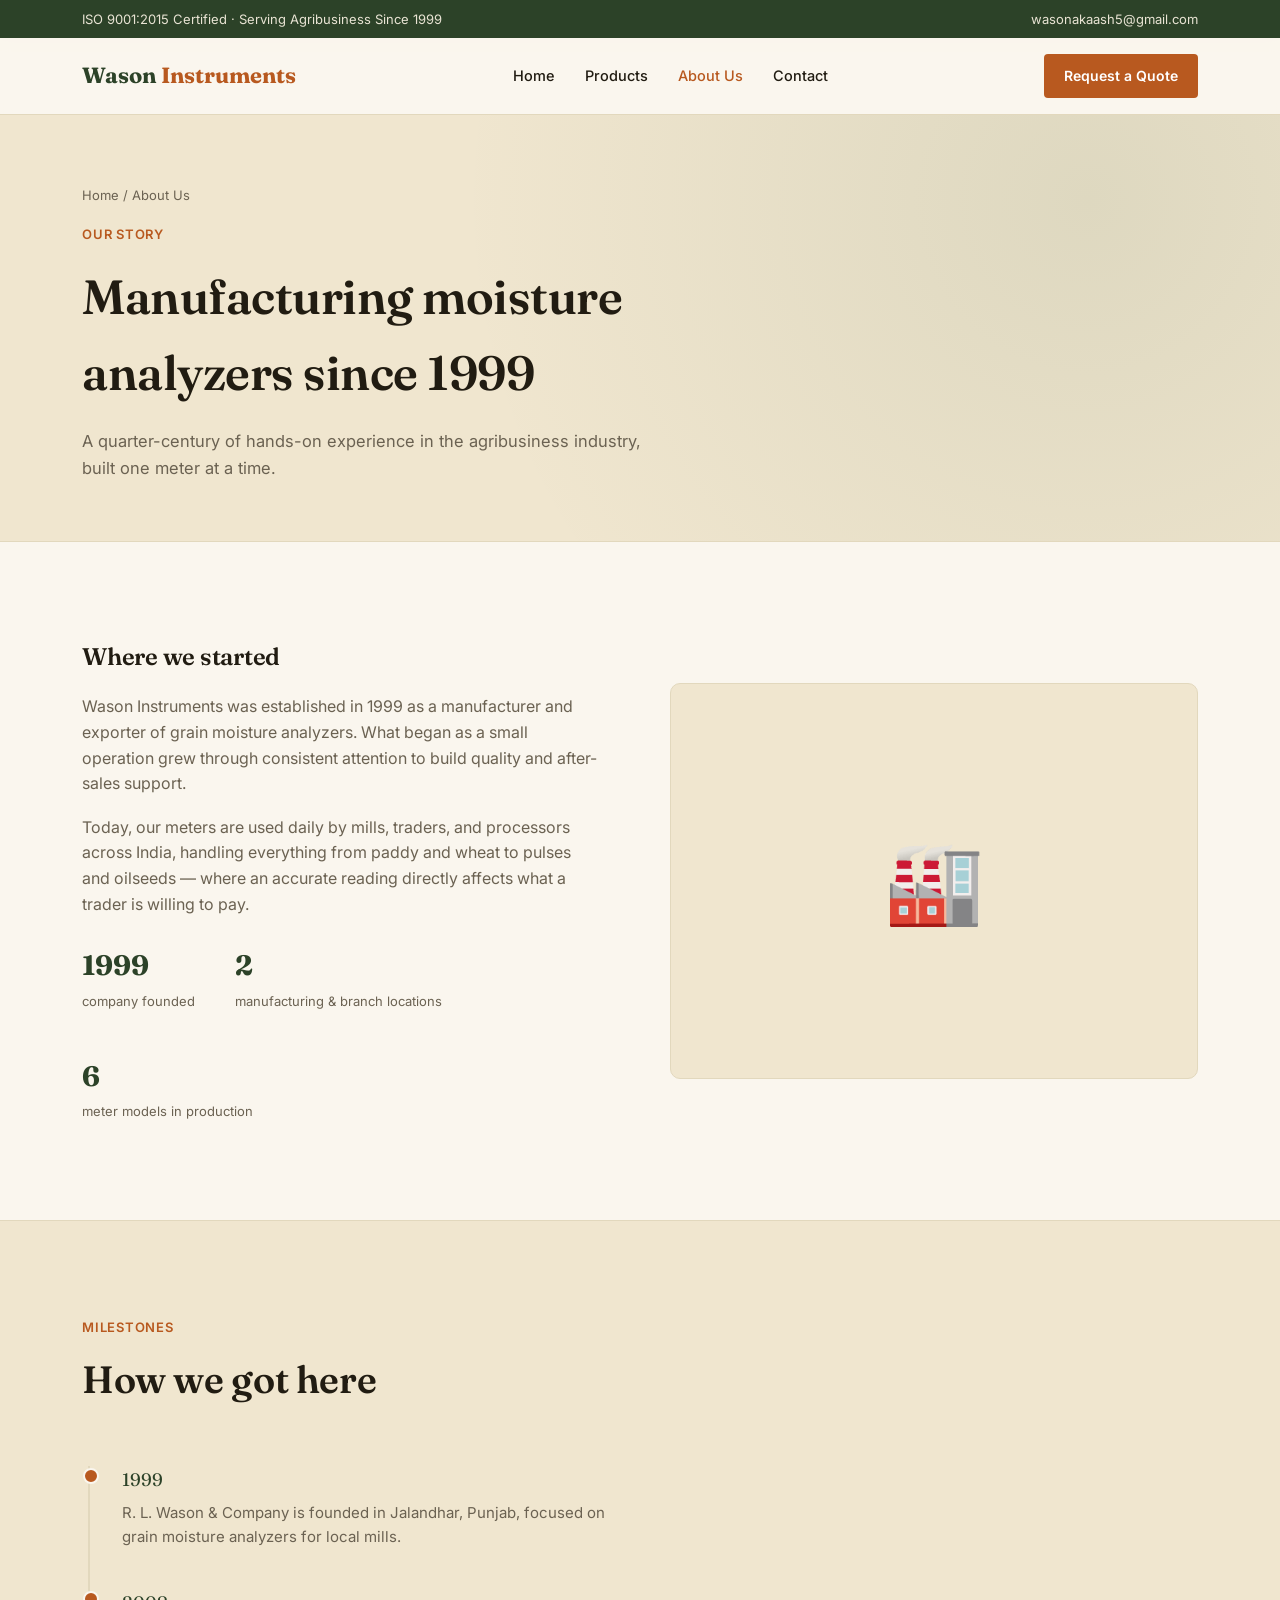
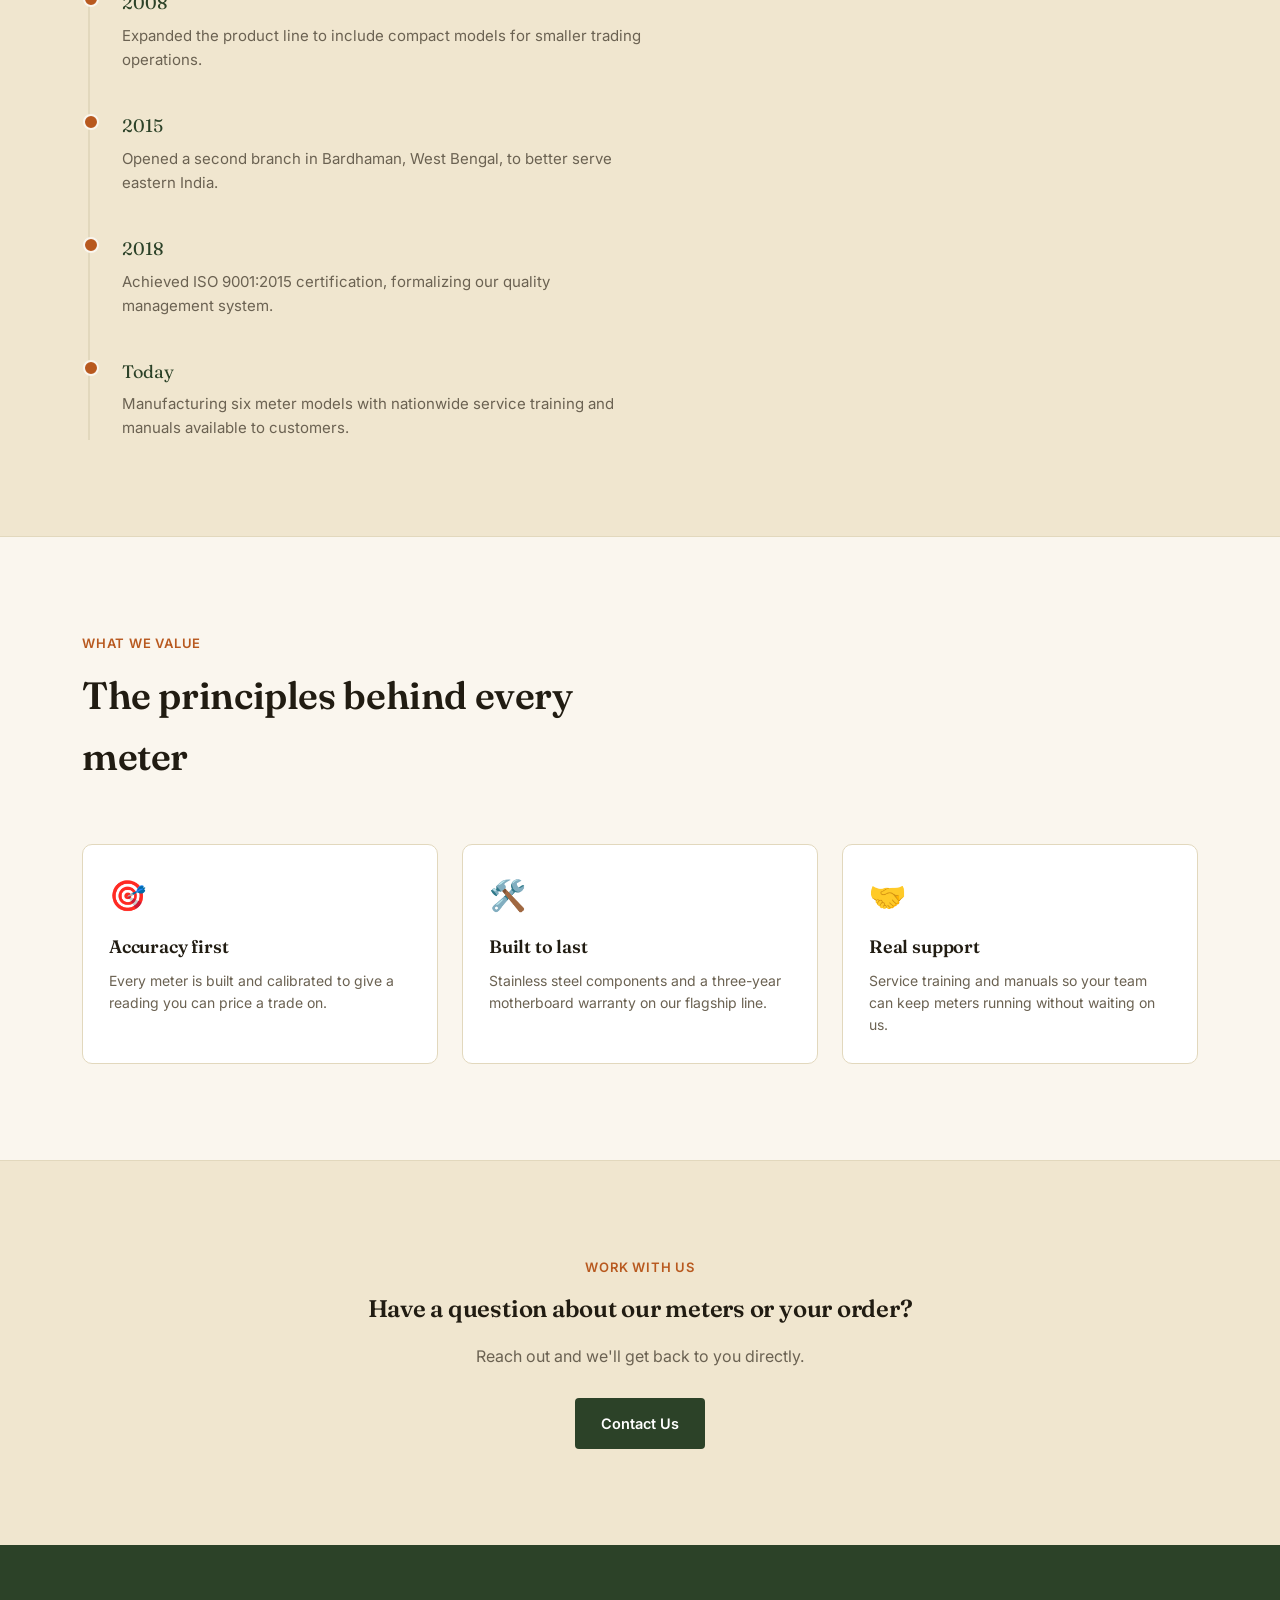
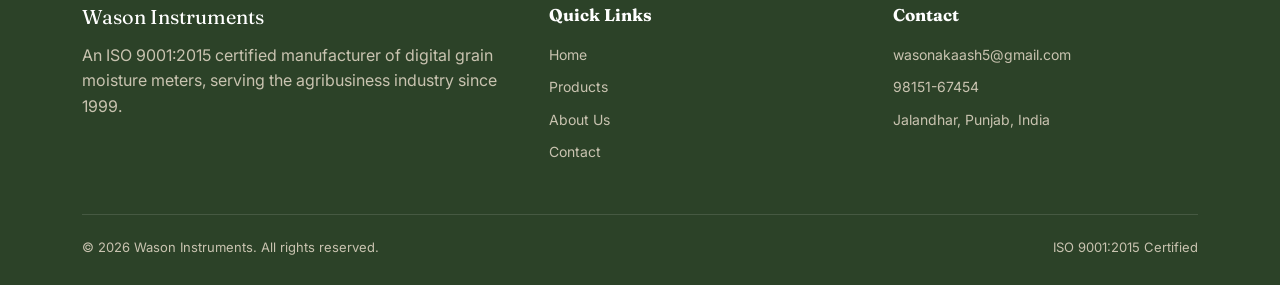
==== about.html @ c425fd54 "Add files via upload" ====
<!DOCTYPE html>
<html lang="en">
<head>
<meta charset="UTF-8">
<meta name="viewport" content="width=device-width, initial-scale=1.0">
<title>About Us — Wason Instruments</title>
<meta name="description" content="Wason Instruments has manufactured digital grain moisture meters for the agribusiness industry since 1999.">
<link rel="preconnect" href="https://fonts.googleapis.com">
<link rel="preconnect" href="https://fonts.gstatic.com" crossorigin>
<link href="https://fonts.googleapis.com/css2?family=Fraunces:opsz,wght@9..144,500;9..144,600;9..144,700&family=Inter:wght@400;500;600;700&display=swap" rel="stylesheet">
<link rel="stylesheet" href="style.css">
</head>
<body>

<div class="topbar">
  <div class="wrap">
    <span>ISO 9001:2015 Certified · Serving Agribusiness Since 1999</span>
    <a href="mailto:wasonakaash5@gmail.com">wasonakaash5@gmail.com</a>
  </div>
</div>

<header>
  <div class="wrap">
    <a class="brand" href="index.html">Wason <span>Instruments</span></a>
    <button class="nav-toggle" id="navToggle" aria-label="Toggle menu">☰</button>
    <nav id="navMenu">
      <a href="index.html">Home</a>
      <a href="products.html">Products</a>
      <a href="about.html" class="active">About Us</a>
      <a href="index.html#contact">Contact</a>
    </nav>
    <a class="nav-cta" href="index.html#contact">Request a Quote</a>
  </div>
</header>

<section class="page-hero">
  <div class="wrap">
    <div class="breadcrumb"><a href="index.html">Home</a> / About Us</div>
    <div class="kicker">Our Story</div>
    <h1>Manufacturing moisture analyzers since 1999</h1>
    <p>A quarter-century of hands-on experience in the agribusiness industry, built one meter at a time.</p>
  </div>
</section>

<section>
  <div class="wrap about-grid">
    <div class="about-copy">
      <h2 style="margin-bottom:18px;">Where we started</h2>
      <p>Wason Instruments was established in 1999 as a manufacturer and exporter of grain moisture analyzers. What began as a small operation grew through consistent attention to build quality and after-sales support.</p>
      <p>Today, our meters are used daily by mills, traders, and processors across India, handling everything from paddy and wheat to pulses and oilseeds — where an accurate reading directly affects what a trader is willing to pay.</p>
      <div class="about-stats">
        <div><b>1999</b><span>company founded</span></div>
        <div><b>2</b><span>manufacturing &amp; branch locations</span></div>
        <div><b>6</b><span>meter models in production</span></div>
      </div>
    </div>
    <div class="about-visual">🏭</div>
  </div>
</section>

<section style="background:var(--wheat);border-top:1px solid var(--line);border-bottom:1px solid var(--line);">
  <div class="wrap">
    <div class="section-head">
      <div class="kicker">Milestones</div>
      <h2>How we got here</h2>
    </div>
    <div class="timeline">
      <div class="timeline-item">
        <div class="year">1999</div>
        <p>R. L. Wason & Company is founded in Jalandhar, Punjab, focused on grain moisture analyzers for local mills.</p>
      </div>
      <div class="timeline-item">
        <div class="year">2008</div>
        <p>Expanded the product line to include compact models for smaller trading operations.</p>
      </div>
      <div class="timeline-item">
        <div class="year">2015</div>
        <p>Opened a second branch in Bardhaman, West Bengal, to better serve eastern India.</p>
      </div>
      <div class="timeline-item">
        <div class="year">2018</div>
        <p>Achieved ISO 9001:2015 certification, formalizing our quality management system.</p>
      </div>
      <div class="timeline-item">
        <div class="year">Today</div>
        <p>Manufacturing six meter models with nationwide service training and manuals available to customers.</p>
      </div>
    </div>
  </div>
</section>

<section>
  <div class="wrap">
    <div class="section-head">
      <div class="kicker">What We Value</div>
      <h2>The principles behind every meter</h2>
    </div>
    <div class="values-grid">
      <div class="value-card">
        <div class="icon">🎯</div>
        <h3>Accuracy first</h3>
        <p>Every meter is built and calibrated to give a reading you can price a trade on.</p>
      </div>
      <div class="value-card">
        <div class="icon">🛠️</div>
        <h3>Built to last</h3>
        <p>Stainless steel components and a three-year motherboard warranty on our flagship line.</p>
      </div>
      <div class="value-card">
        <div class="icon">🤝</div>
        <h3>Real support</h3>
        <p>Service training and manuals so your team can keep meters running without waiting on us.</p>
      </div>
    </div>
  </div>
</section>

<section class="contact-section">
  <div class="wrap" style="text-align:center;">
    <div class="kicker">Work With Us</div>
    <h2 style="margin-bottom:16px;">Have a question about our meters or your order?</h2>
    <p style="color:var(--ink-dim);max-width:520px;margin:0 auto 28px;">Reach out and we'll get back to you directly.</p>
    <a class="btn btn-solid" href="index.html#contact">Contact Us</a>
  </div>
</section>

<footer>
  <div class="wrap">
    <div class="footer-grid">
      <div>
        <div class="footer-brand">Wason Instruments</div>
        <p>An ISO 9001:2015 certified manufacturer of digital grain moisture meters, serving the agribusiness industry since 1999.</p>
      </div>
      <div>
        <h4>Quick Links</h4>
        <ul>
          <li><a href="index.html">Home</a></li>
          <li><a href="products.html">Products</a></li>
          <li><a href="about.html">About Us</a></li>
          <li><a href="index.html#contact">Contact</a></li>
        </ul>
      </div>
      <div>
        <h4>Contact</h4>
        <ul>
          <li><a href="mailto:wasonakaash5@gmail.com">wasonakaash5@gmail.com</a></li>
          <li>98151-67454</li>
          <li>Jalandhar, Punjab, India</li>
        </ul>
      </div>
    </div>
    <div class="footer-bottom">
      <span>© 2026 Wason Instruments. All rights reserved.</span>
      <span>ISO 9001:2015 Certified</span>
    </div>
  </div>
</footer>

<script src="script.js"></script>
</body>
</html>
---- style.css ----
:root{
  --cream:#faf6ee;
  --wheat:#f0e6cf;
  --ink:#211c12;
  --ink-dim:#6b6252;
  --green:#3f5d3a;
  --green-deep:#2c4228;
  --rust:#b8591f;
  --line:#e2d8bd;
  --white:#ffffff;
  --serif:'Fraunces', serif;
  --sans:'Inter', sans-serif;
}
*{margin:0;padding:0;box-sizing:border-box;}
html{scroll-behavior:smooth;}
body{font-family:var(--sans);color:var(--ink);background:var(--cream);line-height:1.6;}
a{color:inherit;text-decoration:none;}
img{max-width:100%;display:block;}
ul{list-style:none;}
.wrap{max-width:1180px;margin:0 auto;padding:0 32px;}
@media(max-width:640px){.wrap{padding:0 20px;}}
section{padding:96px 0;}
h1,h2,h3{font-family:var(--serif);font-weight:600;letter-spacing:-0.01em;}

/* TOP BAR */
.topbar{background:var(--green-deep);color:#e9e4d4;font-size:13px;}
.topbar .wrap{display:flex;justify-content:space-between;align-items:center;height:38px;flex-wrap:wrap;}
.topbar a:hover{color:#fff;}

/* NAV */
header{
  position:sticky;top:0;z-index:50;
  background:rgba(250,246,238,0.95);
  backdrop-filter:blur(6px);
  border-bottom:1px solid var(--line);
}
header .wrap{display:flex;align-items:center;justify-content:space-between;height:76px;}
.brand{font-family:var(--serif);font-size:22px;font-weight:700;color:var(--green-deep);}
.brand span{color:var(--rust);}
nav{display:flex;gap:30px;}
nav a{font-size:14.5px;font-weight:500;color:var(--ink);}
nav a:hover, nav a.active{color:var(--rust);}
.nav-cta{
  background:var(--rust);color:#fff;padding:11px 20px;border-radius:4px;font-weight:600;font-size:14px;
}
.nav-cta:hover{background:#9c4a19;}
.nav-toggle{display:none;background:none;border:0;font-size:24px;cursor:pointer;color:var(--ink);}
@media(max-width:900px){
  nav{position:fixed;top:76px;left:0;right:0;background:var(--white);flex-direction:column;padding:24px 32px;gap:18px;border-bottom:1px solid var(--line);display:none;}
  nav.open{display:flex;}
  .nav-cta{display:none;}
  .nav-toggle{display:block;}
}

/* PAGE HERO (used on About / Products interior pages) */
.page-hero{
  padding:70px 0 60px;
  background:
    radial-gradient(circle at 85% 20%, rgba(63,93,58,0.10), transparent 55%),
    var(--wheat);
  border-bottom:1px solid var(--line);
}
.page-hero .kicker{margin-bottom:14px;}
.page-hero h1{font-size:clamp(32px,5vw,48px);max-width:640px;}
.page-hero p{color:var(--ink-dim);margin-top:16px;max-width:560px;font-size:16.5px;}
.breadcrumb{font-size:13px;color:var(--ink-dim);margin-bottom:18px;}
.breadcrumb a:hover{color:var(--rust);}

/* HOME HERO */
.hero{
  padding:100px 0 90px;
  background:
    radial-gradient(circle at 85% 20%, rgba(63,93,58,0.10), transparent 55%),
    var(--wheat);
  border-bottom:1px solid var(--line);
}
.hero-grid{display:grid;grid-template-columns:1.1fr 0.9fr;gap:60px;align-items:center;}
@media(max-width:880px){.hero-grid{grid-template-columns:1fr;}}
.eyebrow{
  display:inline-flex;align-items:center;gap:8px;
  background:var(--green-deep);color:#fff;font-size:12.5px;font-weight:600;
  padding:7px 14px;border-radius:999px;margin-bottom:22px;
}
h1.hero-title{font-size:clamp(36px,5vw,54px);line-height:1.08;margin-bottom:22px;}
.hero-title em{color:var(--rust);font-style:italic;}
.hero-copy{font-size:17px;color:var(--ink-dim);max-width:480px;margin-bottom:32px;}
.hero-actions{display:flex;gap:14px;flex-wrap:wrap;}
.btn{padding:14px 26px;border-radius:4px;font-weight:600;font-size:14.5px;display:inline-block;}
.btn-solid{background:var(--green-deep);color:#fff;}
.btn-solid:hover{background:var(--green);}
.btn-outline{border:1.5px solid var(--ink);color:var(--ink);}
.btn-outline:hover{border-color:var(--rust);color:var(--rust);}
.hero-stats{display:flex;gap:36px;margin-top:44px;flex-wrap:wrap;}
.hero-stats b{display:block;font-family:var(--serif);font-size:30px;color:var(--green-deep);}
.hero-stats span{font-size:13px;color:var(--ink-dim);}

.hero-visual{
  aspect-ratio:1/1;
  background:linear-gradient(155deg,#fff,var(--wheat));
  border:1px solid var(--line);
  border-radius:10px;
  display:flex;align-items:center;justify-content:center;
  position:relative;
}
.hero-visual .badge{
  position:absolute;top:20px;right:20px;
  background:var(--rust);color:#fff;font-size:12px;font-weight:600;
  padding:6px 12px;border-radius:999px;
}
.hero-visual .meter-icon{font-size:120px;}

/* SECTION HEAD */
.section-head{max-width:600px;margin-bottom:56px;}
.kicker{font-size:13px;font-weight:600;color:var(--rust);text-transform:uppercase;letter-spacing:0.06em;margin-bottom:12px;}
.section-head h2{font-size:clamp(28px,3.4vw,38px);}
.section-head p{color:var(--ink-dim);margin-top:14px;font-size:16px;}
.section-foot{margin-top:40px;text-align:center;}

/* PRODUCTS */
.filter-row{display:flex;gap:10px;flex-wrap:wrap;margin-bottom:36px;}
.filter-btn{
  font-size:13.5px;font-weight:600;padding:10px 18px;border-radius:999px;
  border:1px solid var(--line);background:var(--white);color:var(--ink-dim);cursor:pointer;
}
.filter-btn.active,.filter-btn:hover{border-color:var(--rust);color:var(--rust);}

.product-grid{display:grid;grid-template-columns:repeat(3,1fr);gap:24px;}
@media(max-width:900px){.product-grid{grid-template-columns:repeat(2,1fr);}}
@media(max-width:620px){.product-grid{grid-template-columns:1fr;}}
.product-card{
  background:var(--white);border:1px solid var(--line);border-radius:10px;
  padding:26px;display:flex;flex-direction:column;gap:14px;transition:box-shadow .2s, transform .2s;
}
.product-card:hover{box-shadow:0 14px 30px rgba(44,66,40,0.10);transform:translateY(-3px);}
.product-thumb{
  aspect-ratio:4/3;background:var(--wheat);border-radius:6px;
  display:flex;align-items:center;justify-content:center;font-size:52px;
}
.product-tag{font-size:12px;font-weight:600;color:var(--green-deep);text-transform:uppercase;letter-spacing:0.04em;}
.product-card h3{font-size:19px;}
.product-card p{font-size:14px;color:var(--ink-dim);}
.product-specs{list-style:none;font-size:13px;color:var(--ink-dim);display:flex;flex-direction:column;gap:4px;}
.product-specs li::before{content:'— ';color:var(--rust);}
.product-price{margin-top:auto;display:flex;justify-content:space-between;align-items:center;padding-top:10px;border-top:1px solid var(--line);}
.product-price b{font-family:var(--serif);font-size:19px;color:var(--rust);}
.product-price a{font-size:13.5px;font-weight:600;color:var(--green-deep);}
.product-price a:hover{color:var(--rust);}

/* WHY US */
.why-section{background:var(--green-deep);color:#f1ede0;}
.why-section .kicker{color:#c9e0c4;}
.why-grid{display:grid;grid-template-columns:repeat(4,1fr);gap:28px;margin-top:16px;}
@media(max-width:900px){.why-grid{grid-template-columns:repeat(2,1fr);}}
@media(max-width:560px){.why-grid{grid-template-columns:1fr;}}
.why-card{background:rgba(255,255,255,0.06);border:1px solid rgba(255,255,255,0.14);border-radius:10px;padding:26px;}
.why-card .num{font-family:var(--serif);font-size:15px;color:#d9a67a;margin-bottom:14px;}
.why-card h3{font-size:18px;color:#fff;margin-bottom:10px;}
.why-card p{font-size:14px;color:#cfc9b8;}

/* ABOUT */
.about-grid{display:grid;grid-template-columns:1fr 1fr;gap:60px;align-items:center;}
@media(max-width:860px){.about-grid{grid-template-columns:1fr;}}
.about-copy p{color:var(--ink-dim);margin-bottom:18px;font-size:16px;max-width:520px;}
.about-visual{
  background:var(--wheat);border-radius:10px;border:1px solid var(--line);
  aspect-ratio:4/3;display:flex;align-items:center;justify-content:center;font-size:80px;
}
.about-stats{display:flex;gap:40px;margin-top:26px;flex-wrap:wrap;}
.about-stats b{display:block;font-family:var(--serif);font-size:28px;color:var(--green-deep);}
.about-stats span{font-size:13px;color:var(--ink-dim);}

/* TIMELINE (about page) */
.timeline{border-left:2px solid var(--line);margin-left:6px;}
.timeline-item{position:relative;padding:0 0 40px 32px;}
.timeline-item:last-child{padding-bottom:0;}
.timeline-item::before{
  content:'';position:absolute;left:-7px;top:2px;width:12px;height:12px;border-radius:50%;
  background:var(--rust);border:2px solid var(--cream);
}
.timeline-item .year{font-family:var(--serif);font-size:18px;color:var(--green-deep);margin-bottom:6px;}
.timeline-item p{color:var(--ink-dim);font-size:15px;max-width:520px;}

/* VALUES GRID (about page) */
.values-grid{display:grid;grid-template-columns:repeat(3,1fr);gap:24px;}
@media(max-width:820px){.values-grid{grid-template-columns:1fr 1fr;}}
@media(max-width:560px){.values-grid{grid-template-columns:1fr;}}
.value-card{background:var(--white);border:1px solid var(--line);border-radius:10px;padding:26px;}
.value-card .icon{font-size:30px;margin-bottom:14px;}
.value-card h3{font-size:18px;margin-bottom:8px;}
.value-card p{font-size:14px;color:var(--ink-dim);}

/* CONTACT */
.contact-section{background:var(--wheat);border-top:1px solid var(--line);}
.contact-grid{display:grid;grid-template-columns:0.9fr 1.1fr;gap:60px;}
@media(max-width:860px){.contact-grid{grid-template-columns:1fr;}}
.contact-info-card{
  background:var(--white);border:1px solid var(--line);border-radius:10px;padding:30px;
}
.contact-info-card h3{font-size:20px;margin-bottom:18px;}
.contact-line{display:flex;gap:14px;padding:14px 0;border-bottom:1px solid var(--line);}
.contact-line:last-child{border-bottom:none;}
.contact-line .icon{font-size:20px;}
.contact-line b{display:block;font-size:14px;}
.contact-line span{font-size:13.5px;color:var(--ink-dim);}
.contact-line a:hover{color:var(--rust);}

form{background:var(--white);border:1px solid var(--line);border-radius:10px;padding:30px;display:flex;flex-direction:column;gap:16px;}
.form-row{display:grid;grid-template-columns:1fr 1fr;gap:16px;}
@media(max-width:520px){.form-row{grid-template-columns:1fr;}}
label{font-size:13px;font-weight:600;color:var(--ink);display:block;margin-bottom:6px;}
input, select, textarea{
  width:100%;border:1px solid var(--line);border-radius:6px;padding:12px 14px;
  font-family:var(--sans);font-size:14.5px;background:var(--cream);color:var(--ink);
}
input:focus, select:focus, textarea:focus{outline:none;border-color:var(--green-deep);box-shadow:0 0 0 3px rgba(63,93,58,0.15);}
textarea{min-height:120px;resize:vertical;}
.submit-btn{
  background:var(--rust);color:#fff;border:0;padding:15px 26px;border-radius:6px;
  font-weight:700;font-size:15px;cursor:pointer;align-self:flex-start;
}
.submit-btn:hover{background:#9c4a19;}
.form-note{font-size:12.5px;color:var(--ink-dim);}

footer{background:var(--green-deep);color:#c9c3b0;padding:56px 0 28px;}
.footer-grid{display:grid;grid-template-columns:1.4fr 1fr 1fr;gap:40px;margin-bottom:40px;}
@media(max-width:760px){.footer-grid{grid-template-columns:1fr;}}
.footer-grid h4{color:#fff;font-family:var(--serif);font-size:17px;margin-bottom:16px;}
.footer-grid ul li{margin-bottom:10px;font-size:14px;}
.footer-grid ul li a:hover{color:#fff;}
.footer-brand{font-family:var(--serif);font-size:20px;color:#fff;margin-bottom:10px;}
.footer-bottom{border-top:1px solid rgba(255,255,255,0.12);padding-top:22px;display:flex;justify-content:space-between;flex-wrap:wrap;gap:10px;font-size:13px;}

@media (prefers-reduced-motion: reduce){ html{scroll-behavior:auto;} }
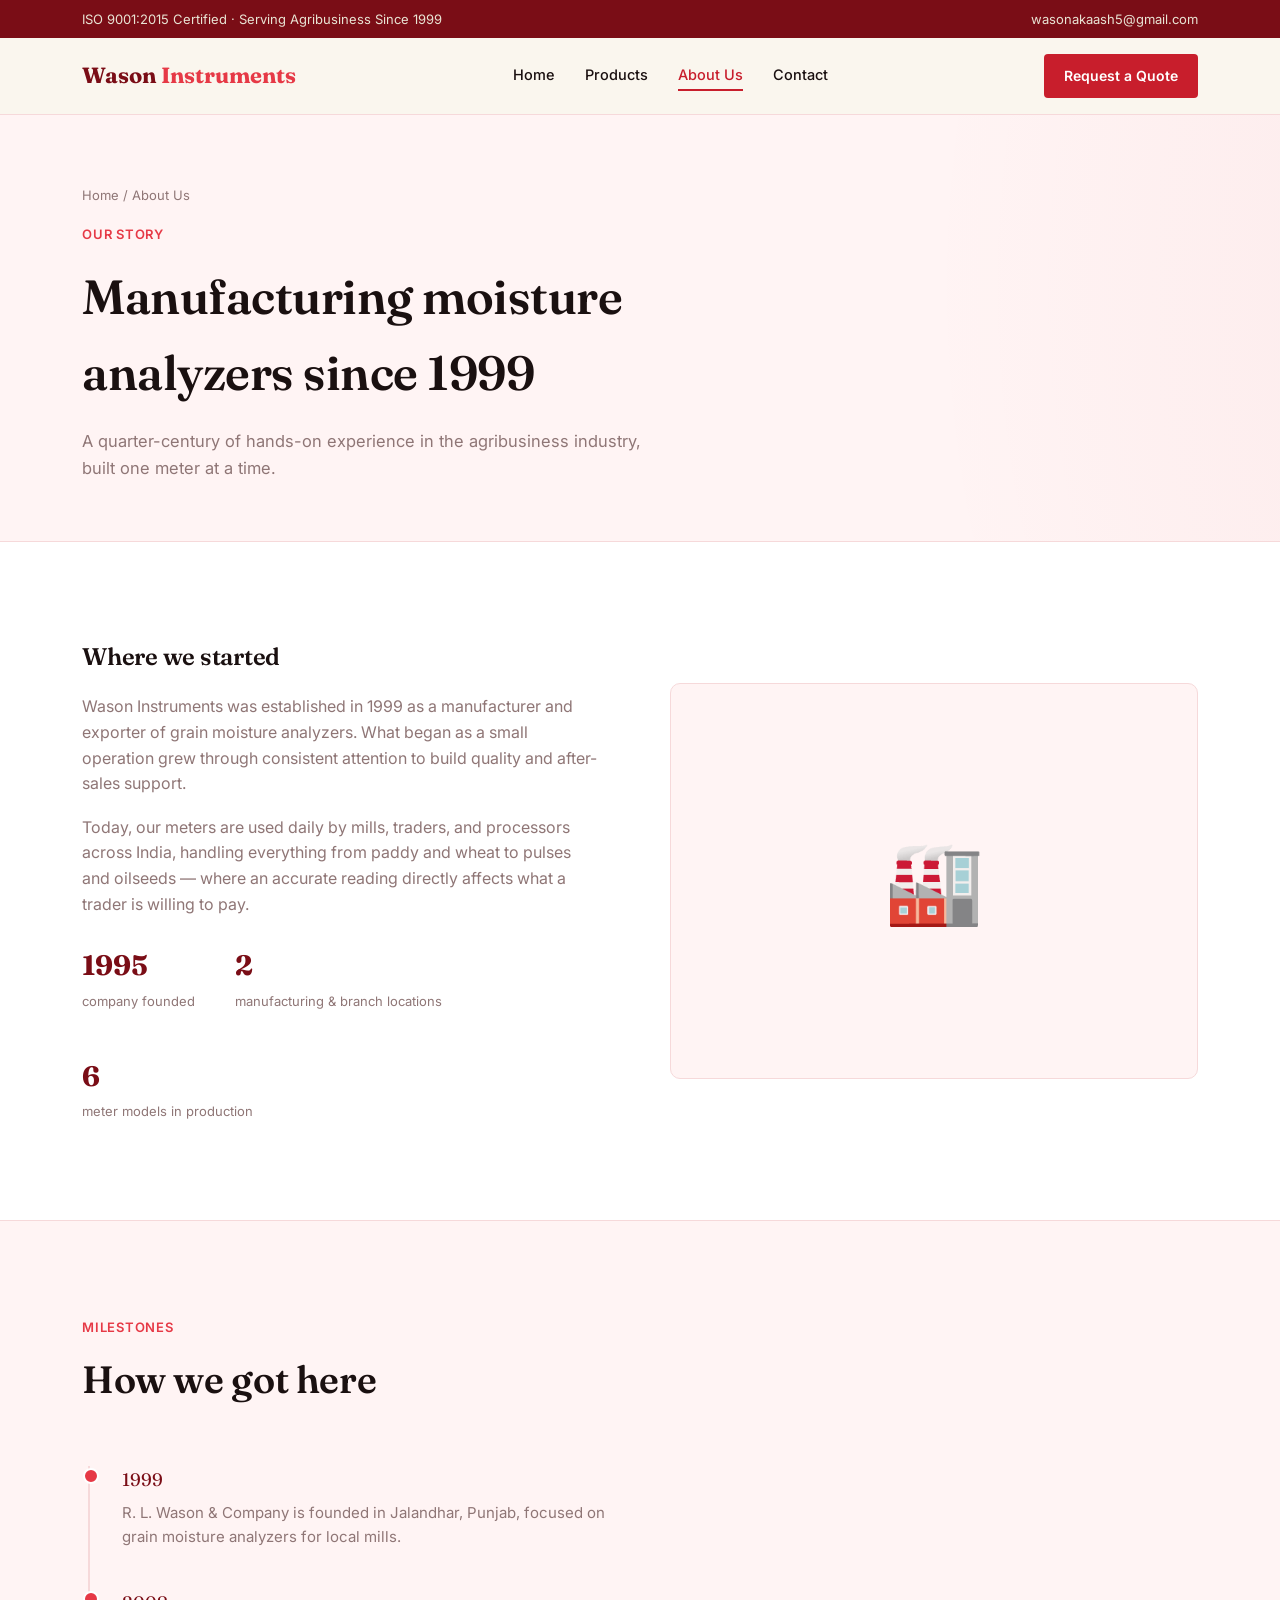
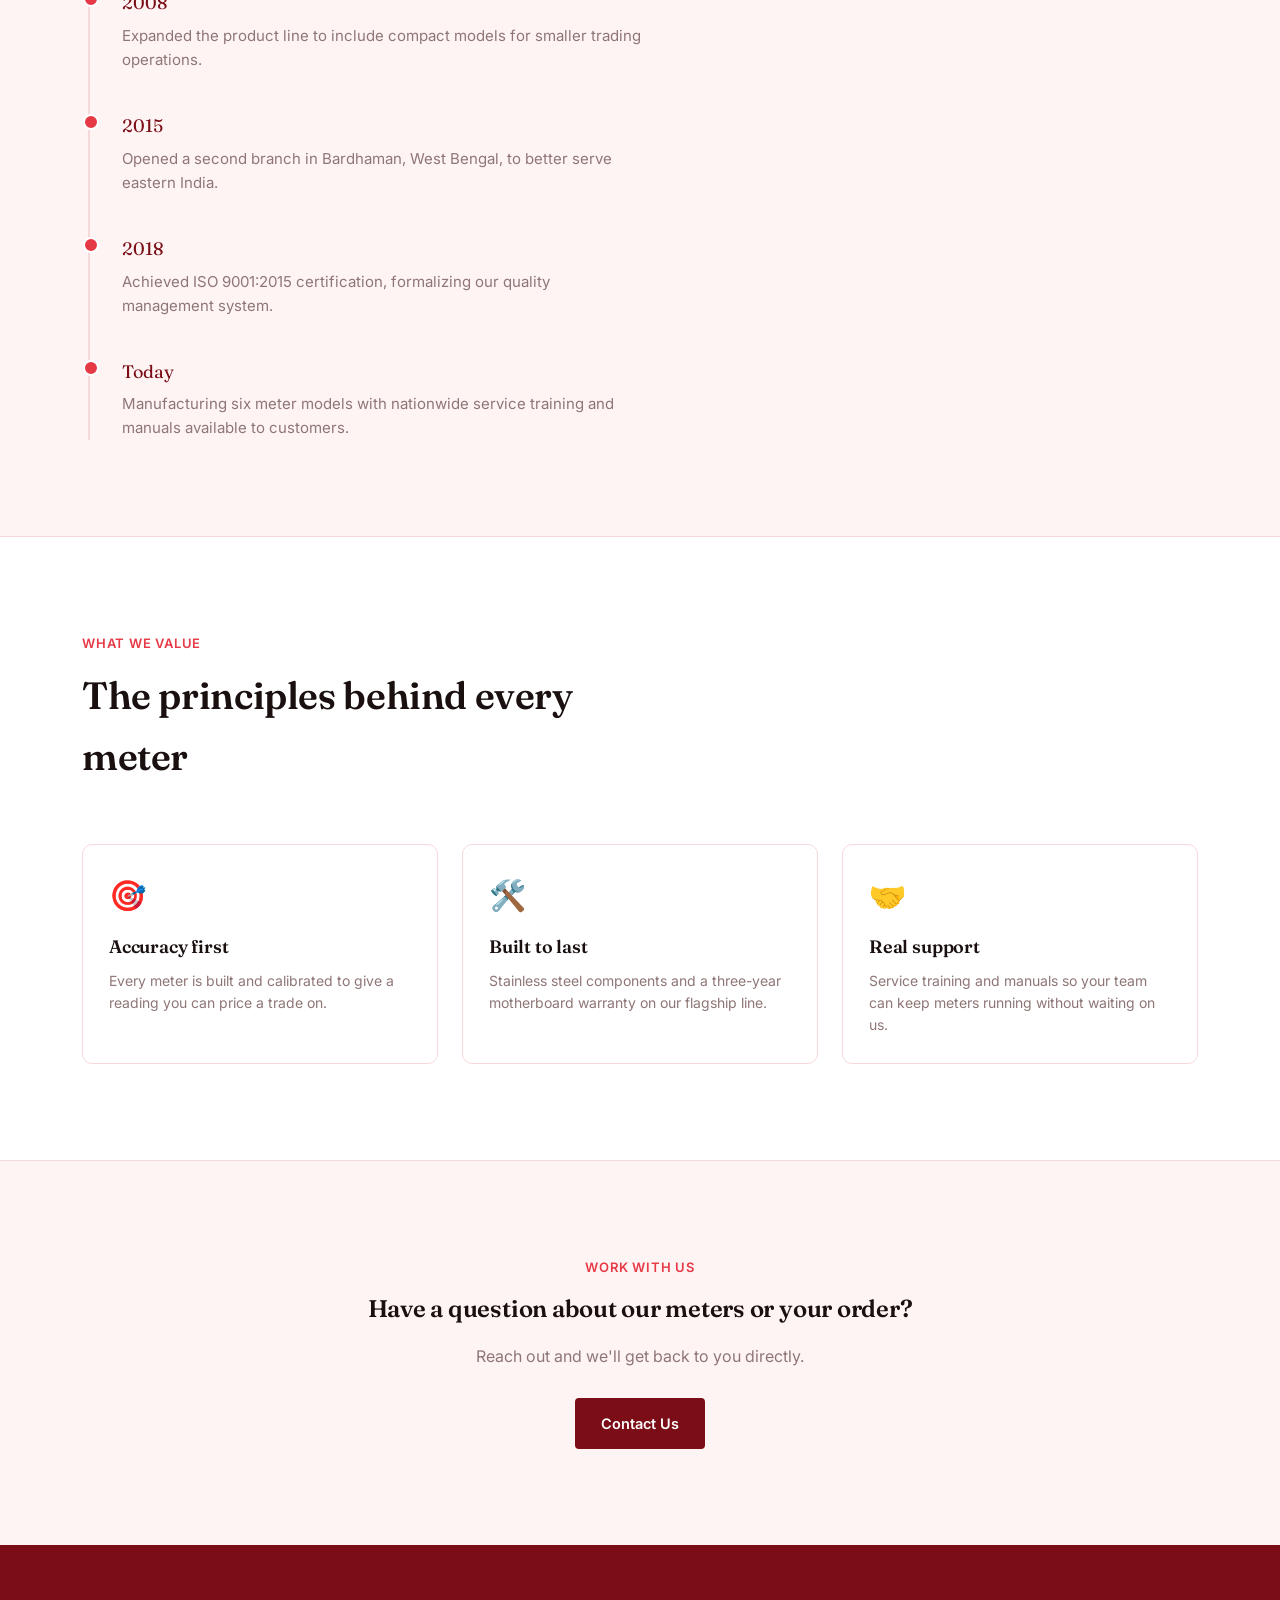
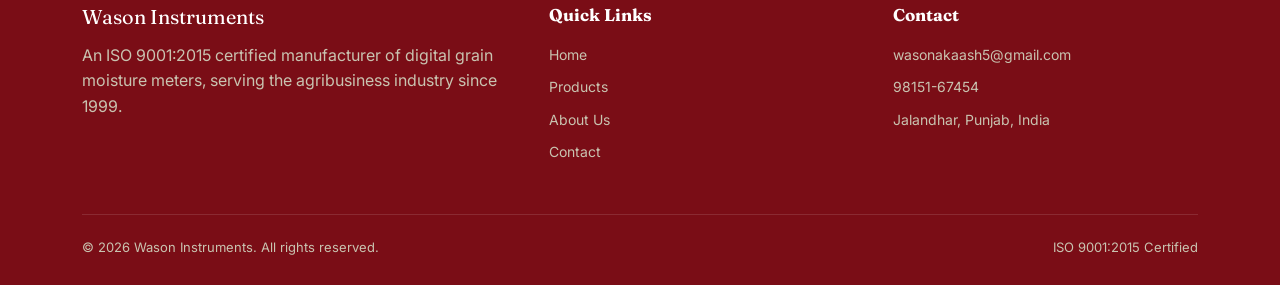
==== commit c4f136b6: "Add files via upload" ====
--- a/about.html
+++ b/about.html
@@ -11,6 +11,7 @@
 <link rel="stylesheet" href="style.css">
 </head>
 <body>
+<div id="scrollProgress"></div>
 
 <div class="topbar">
   <div class="wrap">
@@ -49,9 +50,9 @@
       <p>Wason Instruments was established in 1999 as a manufacturer and exporter of grain moisture analyzers. What began as a small operation grew through consistent attention to build quality and after-sales support.</p>
       <p>Today, our meters are used daily by mills, traders, and processors across India, handling everything from paddy and wheat to pulses and oilseeds — where an accurate reading directly affects what a trader is willing to pay.</p>
       <div class="about-stats">
-        <div><b>1999</b><span>company founded</span></div>
-        <div><b>2</b><span>manufacturing &amp; branch locations</span></div>
-        <div><b>6</b><span>meter models in production</span></div>
+        <div><b data-count="1999">0</b><span>company founded</span></div>
+        <div><b data-count="2">0</b><span>manufacturing &amp; branch locations</span></div>
+        <div><b data-count="6">0</b><span>meter models in production</span></div>
       </div>
     </div>
     <div class="about-visual">🏭</div>
--- a/style.css
+++ b/style.css
@@ -1,16 +1,31 @@
 :root{
-  --cream:#faf6ee;
-  --wheat:#f0e6cf;
-  --ink:#211c12;
-  --ink-dim:#6b6252;
-  --green:#3f5d3a;
-  --green-deep:#2c4228;
-  --rust:#b8591f;
-  --line:#e2d8bd;
+  --cream:#ffffff;
+  --wheat:#fff4f4;
+  --ink:#1a1010;
+  --ink-dim:#8f7676;
+  --green:#c81e2c;
+  --green-deep:#7a0d16;
+  --rust:#e63946;
+  --line:#f6d9da;
   --white:#ffffff;
   --serif:'Fraunces', serif;
   --sans:'Inter', sans-serif;
 }
+
+/* ===== Animation infrastructure ===== */
+@keyframes fadeInUp{from{opacity:0;transform:translateY(26px);}to{opacity:1;transform:translateY(0);}}
+@keyframes floatY{0%,100%{transform:translateY(0);}50%{transform:translateY(-14px);}}
+@keyframes pulseGlow{0%,100%{box-shadow:0 0 0 0 rgba(200,30,44,0.38);}50%{box-shadow:0 0 0 9px rgba(200,30,44,0);}}
+@keyframes bgShift{0%{background-position:0% 50%;}50%{background-position:100% 50%;}100%{background-position:0% 50%;}}
+
+#scrollProgress{
+  position:fixed;top:0;left:0;height:3px;width:0%;z-index:200;
+  background:linear-gradient(90deg, var(--green-deep), var(--rust));
+  transition:width .12s ease-out;
+}
+
+.reveal{opacity:0;transform:translateY(28px);transition:opacity .6s ease, transform .6s ease;}
+.reveal.in-view{opacity:1;transform:translateY(0);}
 *{margin:0;padding:0;box-sizing:border-box;}
 html{scroll-behavior:smooth;}
 body{font-family:var(--sans);color:var(--ink);background:var(--cream);line-height:1.6;}
@@ -38,12 +53,15 @@
 .brand{font-family:var(--serif);font-size:22px;font-weight:700;color:var(--green-deep);}
 .brand span{color:var(--rust);}
 nav{display:flex;gap:30px;}
-nav a{font-size:14.5px;font-weight:500;color:var(--ink);}
-nav a:hover, nav a.active{color:var(--rust);}
+nav a{font-size:14.5px;font-weight:500;color:var(--ink);position:relative;padding-bottom:3px;}
+nav a::after{content:'';position:absolute;left:0;bottom:-2px;width:0;height:2px;background:var(--green);transition:width .25s ease;}
+nav a:hover, nav a.active{color:var(--green);}
+nav a:hover::after, nav a.active::after{width:100%;}
 .nav-cta{
-  background:var(--rust);color:#fff;padding:11px 20px;border-radius:4px;font-weight:600;font-size:14px;
-}
-.nav-cta:hover{background:#9c4a19;}
+  background:var(--green);color:#fff;padding:11px 20px;border-radius:4px;font-weight:600;font-size:14px;
+  animation:pulseGlow 2.6s infinite;transition:transform .2s, background .2s;
+}
+.nav-cta:hover{background:var(--green-deep);transform:translateY(-2px);}
 .nav-toggle{display:none;background:none;border:0;font-size:24px;cursor:pointer;color:var(--ink);}
 @media(max-width:900px){
   nav{position:fixed;top:76px;left:0;right:0;background:var(--white);flex-direction:column;padding:24px 32px;gap:18px;border-bottom:1px solid var(--line);display:none;}
@@ -56,13 +74,16 @@
 .page-hero{
   padding:70px 0 60px;
   background:
-    radial-gradient(circle at 85% 20%, rgba(63,93,58,0.10), transparent 55%),
+    radial-gradient(circle at 85% 20%, rgba(200,30,44,0.10), transparent 55%),
     var(--wheat);
+  background-size:200% 200%;
+  animation:bgShift 14s ease infinite;
   border-bottom:1px solid var(--line);
 }
-.page-hero .kicker{margin-bottom:14px;}
-.page-hero h1{font-size:clamp(32px,5vw,48px);max-width:640px;}
-.page-hero p{color:var(--ink-dim);margin-top:16px;max-width:560px;font-size:16.5px;}
+.page-hero .breadcrumb{animation:fadeInUp .6s ease both;}
+.page-hero .kicker{margin-bottom:14px;animation:fadeInUp .6s ease .1s both;}
+.page-hero h1{font-size:clamp(32px,5vw,48px);max-width:640px;animation:fadeInUp .6s ease .2s both;}
+.page-hero p{color:var(--ink-dim);margin-top:16px;max-width:560px;font-size:16.5px;animation:fadeInUp .6s ease .3s both;}
 .breadcrumb{font-size:13px;color:var(--ink-dim);margin-bottom:18px;}
 .breadcrumb a:hover{color:var(--rust);}
 
@@ -70,8 +91,10 @@
 .hero{
   padding:100px 0 90px;
   background:
-    radial-gradient(circle at 85% 20%, rgba(63,93,58,0.10), transparent 55%),
+    radial-gradient(circle at 85% 20%, rgba(200,30,44,0.12), transparent 55%),
     var(--wheat);
+  background-size:200% 200%;
+  animation:bgShift 14s ease infinite;
   border-bottom:1px solid var(--line);
 }
 .hero-grid{display:grid;grid-template-columns:1.1fr 0.9fr;gap:60px;align-items:center;}
@@ -80,17 +103,18 @@
   display:inline-flex;align-items:center;gap:8px;
   background:var(--green-deep);color:#fff;font-size:12.5px;font-weight:600;
   padding:7px 14px;border-radius:999px;margin-bottom:22px;
-}
-h1.hero-title{font-size:clamp(36px,5vw,54px);line-height:1.08;margin-bottom:22px;}
+  animation:fadeInUp .7s ease both;
+}
+h1.hero-title{font-size:clamp(36px,5vw,54px);line-height:1.08;margin-bottom:22px;animation:fadeInUp .7s ease .1s both;}
 .hero-title em{color:var(--rust);font-style:italic;}
-.hero-copy{font-size:17px;color:var(--ink-dim);max-width:480px;margin-bottom:32px;}
-.hero-actions{display:flex;gap:14px;flex-wrap:wrap;}
-.btn{padding:14px 26px;border-radius:4px;font-weight:600;font-size:14.5px;display:inline-block;}
+.hero-copy{font-size:17px;color:var(--ink-dim);max-width:480px;margin-bottom:32px;animation:fadeInUp .7s ease .2s both;}
+.hero-actions{display:flex;gap:14px;flex-wrap:wrap;animation:fadeInUp .7s ease .3s both;}
+.btn{padding:14px 26px;border-radius:4px;font-weight:600;font-size:14.5px;display:inline-block;transition:transform .2s ease, box-shadow .2s ease, background .2s ease;}
 .btn-solid{background:var(--green-deep);color:#fff;}
-.btn-solid:hover{background:var(--green);}
+.btn-solid:hover{background:var(--green);transform:translateY(-3px);box-shadow:0 12px 26px rgba(200,30,44,0.35);}
 .btn-outline{border:1.5px solid var(--ink);color:var(--ink);}
-.btn-outline:hover{border-color:var(--rust);color:var(--rust);}
-.hero-stats{display:flex;gap:36px;margin-top:44px;flex-wrap:wrap;}
+.btn-outline:hover{border-color:var(--rust);color:var(--rust);transform:translateY(-3px);}
+.hero-stats{display:flex;gap:36px;margin-top:44px;flex-wrap:wrap;animation:fadeInUp .7s ease .4s both;}
 .hero-stats b{display:block;font-family:var(--serif);font-size:30px;color:var(--green-deep);}
 .hero-stats span{font-size:13px;color:var(--ink-dim);}
 
@@ -101,13 +125,15 @@
   border-radius:10px;
   display:flex;align-items:center;justify-content:center;
   position:relative;
+  animation:fadeInUp .8s ease .25s both;
 }
 .hero-visual .badge{
   position:absolute;top:20px;right:20px;
   background:var(--rust);color:#fff;font-size:12px;font-weight:600;
   padding:6px 12px;border-radius:999px;
-}
-.hero-visual .meter-icon{font-size:120px;}
+  animation:pulseGlow 2.4s infinite;
+}
+.hero-visual .meter-icon{font-size:120px;display:inline-block;animation:floatY 4.5s ease-in-out infinite;}
 
 /* SECTION HEAD */
 .section-head{max-width:600px;margin-bottom:56px;}
@@ -129,9 +155,10 @@
 @media(max-width:620px){.product-grid{grid-template-columns:1fr;}}
 .product-card{
   background:var(--white);border:1px solid var(--line);border-radius:10px;
-  padding:26px;display:flex;flex-direction:column;gap:14px;transition:box-shadow .2s, transform .2s;
-}
-.product-card:hover{box-shadow:0 14px 30px rgba(44,66,40,0.10);transform:translateY(-3px);}
+  padding:26px;display:flex;flex-direction:column;gap:14px;
+  transition:box-shadow .3s ease, transform .3s ease, border-color .3s ease;
+}
+.product-card:hover{box-shadow:0 16px 34px rgba(200,30,44,0.18);transform:translateY(-6px);border-color:var(--green);}
 .product-thumb{
   aspect-ratio:4/3;background:var(--wheat);border-radius:6px;
   display:flex;align-items:center;justify-content:center;font-size:52px;
@@ -152,7 +179,8 @@
 .why-grid{display:grid;grid-template-columns:repeat(4,1fr);gap:28px;margin-top:16px;}
 @media(max-width:900px){.why-grid{grid-template-columns:repeat(2,1fr);}}
 @media(max-width:560px){.why-grid{grid-template-columns:1fr;}}
-.why-card{background:rgba(255,255,255,0.06);border:1px solid rgba(255,255,255,0.14);border-radius:10px;padding:26px;}
+.why-card{background:rgba(255,255,255,0.06);border:1px solid rgba(255,255,255,0.14);border-radius:10px;padding:26px;transition:transform .3s ease, background .3s ease;}
+.why-card:hover{transform:translateY(-5px);background:rgba(255,255,255,0.12);}
 .why-card .num{font-family:var(--serif);font-size:15px;color:#d9a67a;margin-bottom:14px;}
 .why-card h3{font-size:18px;color:#fff;margin-bottom:10px;}
 .why-card p{font-size:14px;color:#cfc9b8;}
@@ -164,6 +192,7 @@
 .about-visual{
   background:var(--wheat);border-radius:10px;border:1px solid var(--line);
   aspect-ratio:4/3;display:flex;align-items:center;justify-content:center;font-size:80px;
+  animation:floatY 5s ease-in-out infinite;
 }
 .about-stats{display:flex;gap:40px;margin-top:26px;flex-wrap:wrap;}
 .about-stats b{display:block;font-family:var(--serif);font-size:28px;color:var(--green-deep);}
@@ -175,8 +204,9 @@
 .timeline-item:last-child{padding-bottom:0;}
 .timeline-item::before{
   content:'';position:absolute;left:-7px;top:2px;width:12px;height:12px;border-radius:50%;
-  background:var(--rust);border:2px solid var(--cream);
-}
+  background:var(--rust);border:2px solid var(--cream);transition:transform .3s ease;
+}
+.timeline-item:hover::before{transform:scale(1.4);}
 .timeline-item .year{font-family:var(--serif);font-size:18px;color:var(--green-deep);margin-bottom:6px;}
 .timeline-item p{color:var(--ink-dim);font-size:15px;max-width:520px;}
 
@@ -184,7 +214,8 @@
 .values-grid{display:grid;grid-template-columns:repeat(3,1fr);gap:24px;}
 @media(max-width:820px){.values-grid{grid-template-columns:1fr 1fr;}}
 @media(max-width:560px){.values-grid{grid-template-columns:1fr;}}
-.value-card{background:var(--white);border:1px solid var(--line);border-radius:10px;padding:26px;}
+.value-card{background:var(--white);border:1px solid var(--line);border-radius:10px;padding:26px;transition:transform .3s ease, box-shadow .3s ease;}
+.value-card:hover{transform:translateY(-5px);box-shadow:0 14px 28px rgba(200,30,44,0.15);}
 .value-card .icon{font-size:30px;margin-bottom:14px;}
 .value-card h3{font-size:18px;margin-bottom:8px;}
 .value-card p{font-size:14px;color:var(--ink-dim);}
@@ -230,4 +261,8 @@
 .footer-brand{font-family:var(--serif);font-size:20px;color:#fff;margin-bottom:10px;}
 .footer-bottom{border-top:1px solid rgba(255,255,255,0.12);padding-top:22px;display:flex;justify-content:space-between;flex-wrap:wrap;gap:10px;font-size:13px;}
 
-@media (prefers-reduced-motion: reduce){ html{scroll-behavior:auto;} }
+@media (prefers-reduced-motion: reduce){
+  html{scroll-behavior:auto;}
+  *{animation-duration:0.01ms !important; animation-iteration-count:1 !important; transition-duration:0.01ms !important;}
+  .reveal{opacity:1;transform:none;}
+}
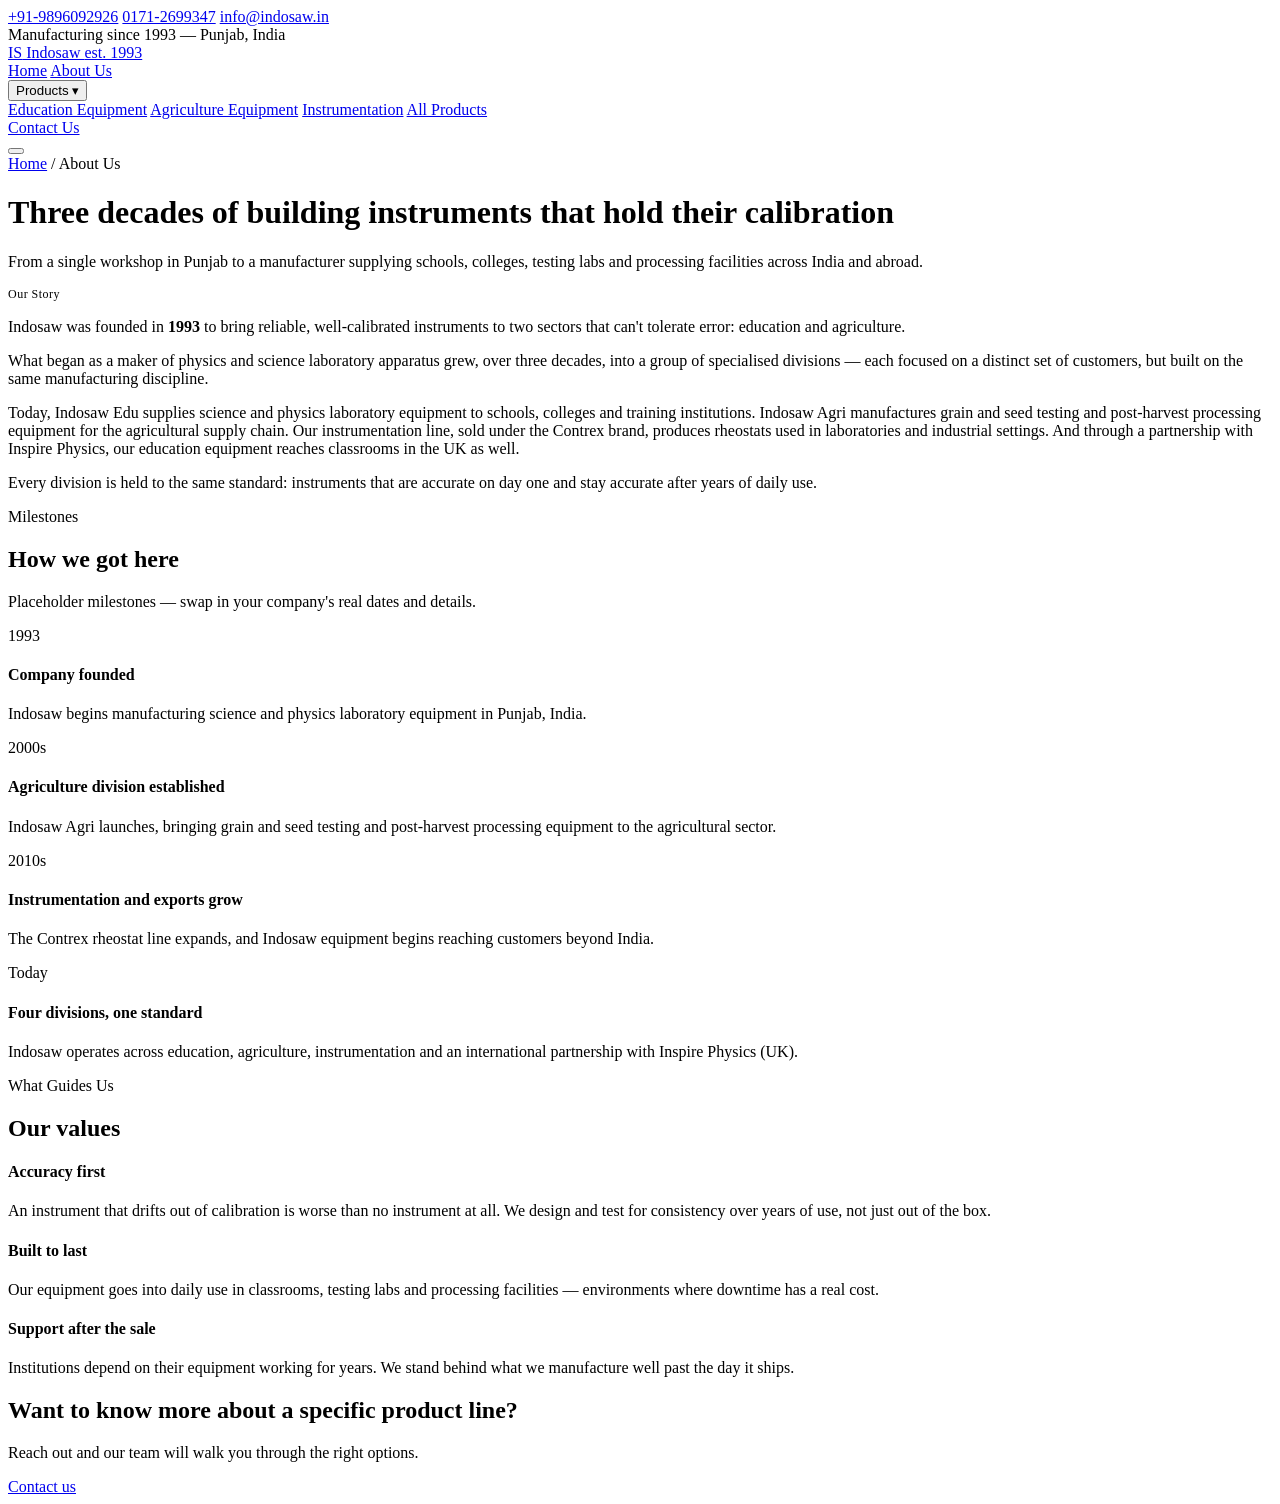
==== commit f6f1bb2f: "Add files via upload" ====
--- a/about.html
+++ b/about.html
@@ -3,160 +3,138 @@
 <head>
 <meta charset="UTF-8">
 <meta name="viewport" content="width=device-width, initial-scale=1.0">
-<title>About Us — Wason Instruments</title>
-<meta name="description" content="Wason Instruments has manufactured digital grain moisture meters for the agribusiness industry since 1999.">
-<link rel="preconnect" href="https://fonts.googleapis.com">
-<link rel="preconnect" href="https://fonts.gstatic.com" crossorigin>
-<link href="https://fonts.googleapis.com/css2?family=Fraunces:opsz,wght@9..144,500;9..144,600;9..144,700&family=Inter:wght@400;500;600;700&display=swap" rel="stylesheet">
-<link rel="stylesheet" href="style.css">
+<title>About Us — Indosaw</title>
+<meta name="description" content="Indosaw has manufactured laboratory and agricultural equipment from Punjab, India since 1993.">
+<link rel="stylesheet" href="assets/style.css">
 </head>
 <body>
-<div id="scrollProgress"></div>
 
 <div class="topbar">
   <div class="wrap">
-    <span>ISO 9001:2015 Certified · Serving Agribusiness Since 1999</span>
-    <a href="mailto:wasonakaash5@gmail.com">wasonakaash5@gmail.com</a>
+    <div class="contacts">
+      <a href="tel:+919896092926">+91-9896092926</a>
+      <a href="tel:01712699347">0171-2699347</a>
+      <a href="mailto:info@indosaw.in">info@indosaw.in</a>
+    </div>
+    <span>Manufacturing since 1993 — Punjab, India</span>
   </div>
 </div>
 
-<header>
-  <div class="wrap">
-    <a class="brand" href="index.html">Wason <span>Instruments</span></a>
-    <button class="nav-toggle" id="navToggle" aria-label="Toggle menu">☰</button>
-    <nav id="navMenu">
+<header class="site">
+  <div class="nav wrap">
+    <a class="brand" href="index.html">
+      <span class="mark">IS</span>
+      Indosaw <span class="est">est. 1993</span>
+    </a>
+    <nav class="links" id="navLinks">
       <a href="index.html">Home</a>
-      <a href="products.html">Products</a>
       <a href="about.html" class="active">About Us</a>
-      <a href="index.html#contact">Contact</a>
+      <div class="drop">
+        <button type="button">Products <span class="caret">▾</span></button>
+        <div class="drop-menu">
+          <a href="products.html#education">Education Equipment</a>
+          <a href="products.html#agriculture">Agriculture Equipment</a>
+          <a href="products.html#instrumentation">Instrumentation</a>
+          <a href="products.html">All Products</a>
+        </div>
+      </div>
+      <a href="contact.html">Contact Us</a>
     </nav>
-    <a class="nav-cta" href="index.html#contact">Request a Quote</a>
+    <button class="nav-toggle" id="navToggle" aria-label="Toggle menu"><span></span><span></span><span></span></button>
   </div>
 </header>
 
-<section class="page-hero">
+<div class="page-hero grid-bg">
   <div class="wrap">
     <div class="breadcrumb"><a href="index.html">Home</a> / About Us</div>
-    <div class="kicker">Our Story</div>
-    <h1>Manufacturing moisture analyzers since 1999</h1>
-    <p>A quarter-century of hands-on experience in the agribusiness industry, built one meter at a time.</p>
+    <h1>Three decades of building instruments that hold their calibration</h1>
+    <p>From a single workshop in Punjab to a manufacturer supplying schools, colleges, testing labs and processing facilities across India and abroad.</p>
+  </div>
+</div>
+
+<section>
+  <div class="wrap about-grid">
+    <div>
+      <span class="tag" style="font-family:var(--mono);font-size:12px;color:var(--red);letter-spacing:0.04em;display:block;margin-bottom:10px;">Our Story</span>
+      <p class="about-lead">Indosaw was founded in <strong>1993</strong> to bring reliable, well-calibrated instruments to two sectors that can't tolerate error: education and agriculture.</p>
+    </div>
+    <div class="about-copy">
+      <p>What began as a maker of physics and science laboratory apparatus grew, over three decades, into a group of specialised divisions — each focused on a distinct set of customers, but built on the same manufacturing discipline.</p>
+      <p>Today, Indosaw Edu supplies science and physics laboratory equipment to schools, colleges and training institutions. Indosaw Agri manufactures grain and seed testing and post-harvest processing equipment for the agricultural supply chain. Our instrumentation line, sold under the Contrex brand, produces rheostats used in laboratories and industrial settings. And through a partnership with Inspire Physics, our education equipment reaches classrooms in the UK as well.</p>
+      <p>Every division is held to the same standard: instruments that are accurate on day one and stay accurate after years of daily use.</p>
+    </div>
   </div>
 </section>
 
-<section>
-  <div class="wrap about-grid">
-    <div class="about-copy">
-      <h2 style="margin-bottom:18px;">Where we started</h2>
-      <p>Wason Instruments was established in 1999 as a manufacturer and exporter of grain moisture analyzers. What began as a small operation grew through consistent attention to build quality and after-sales support.</p>
-      <p>Today, our meters are used daily by mills, traders, and processors across India, handling everything from paddy and wheat to pulses and oilseeds — where an accurate reading directly affects what a trader is willing to pay.</p>
-      <div class="about-stats">
-        <div><b data-count="1999">0</b><span>company founded</span></div>
-        <div><b data-count="2">0</b><span>manufacturing &amp; branch locations</span></div>
-        <div><b data-count="6">0</b><span>meter models in production</span></div>
-      </div>
-    </div>
-    <div class="about-visual">🏭</div>
-  </div>
-</section>
-
-<section style="background:var(--wheat);border-top:1px solid var(--line);border-bottom:1px solid var(--line);">
+<section style="padding-top:0;">
   <div class="wrap">
     <div class="section-head">
-      <div class="kicker">Milestones</div>
-      <h2>How we got here</h2>
+      <div>
+        <span class="tag">Milestones</span>
+        <h2>How we got here</h2>
+      </div>
+      <p>Placeholder milestones — swap in your company's real dates and details.</p>
     </div>
     <div class="timeline">
-      <div class="timeline-item">
-        <div class="year">1999</div>
-        <p>R. L. Wason & Company is founded in Jalandhar, Punjab, focused on grain moisture analyzers for local mills.</p>
+      <div class="tl-item">
+        <span class="tl-year">1993</span>
+        <h4>Company founded</h4>
+        <p>Indosaw begins manufacturing science and physics laboratory equipment in Punjab, India.</p>
       </div>
-      <div class="timeline-item">
-        <div class="year">2008</div>
-        <p>Expanded the product line to include compact models for smaller trading operations.</p>
+      <div class="tl-item">
+        <span class="tl-year">2000s</span>
+        <h4>Agriculture division established</h4>
+        <p>Indosaw Agri launches, bringing grain and seed testing and post-harvest processing equipment to the agricultural sector.</p>
       </div>
-      <div class="timeline-item">
-        <div class="year">2015</div>
-        <p>Opened a second branch in Bardhaman, West Bengal, to better serve eastern India.</p>
+      <div class="tl-item">
+        <span class="tl-year">2010s</span>
+        <h4>Instrumentation and exports grow</h4>
+        <p>The Contrex rheostat line expands, and Indosaw equipment begins reaching customers beyond India.</p>
       </div>
-      <div class="timeline-item">
-        <div class="year">2018</div>
-        <p>Achieved ISO 9001:2015 certification, formalizing our quality management system.</p>
-      </div>
-      <div class="timeline-item">
-        <div class="year">Today</div>
-        <p>Manufacturing six meter models with nationwide service training and manuals available to customers.</p>
+      <div class="tl-item">
+        <span class="tl-year">Today</span>
+        <h4>Four divisions, one standard</h4>
+        <p>Indosaw operates across education, agriculture, instrumentation and an international partnership with Inspire Physics (UK).</p>
       </div>
     </div>
   </div>
 </section>
 
-<section>
+<section style="padding-top:0;">
   <div class="wrap">
     <div class="section-head">
-      <div class="kicker">What We Value</div>
-      <h2>The principles behind every meter</h2>
+      <div>
+        <span class="tag">What Guides Us</span>
+        <h2>Our values</h2>
+      </div>
     </div>
     <div class="values-grid">
       <div class="value-card">
-        <div class="icon">🎯</div>
-        <h3>Accuracy first</h3>
-        <p>Every meter is built and calibrated to give a reading you can price a trade on.</p>
+        <h4>Accuracy first</h4>
+        <p>An instrument that drifts out of calibration is worse than no instrument at all. We design and test for consistency over years of use, not just out of the box.</p>
       </div>
       <div class="value-card">
-        <div class="icon">🛠️</div>
-        <h3>Built to last</h3>
-        <p>Stainless steel components and a three-year motherboard warranty on our flagship line.</p>
+        <h4>Built to last</h4>
+        <p>Our equipment goes into daily use in classrooms, testing labs and processing facilities — environments where downtime has a real cost.</p>
       </div>
       <div class="value-card">
-        <div class="icon">🤝</div>
-        <h3>Real support</h3>
-        <p>Service training and manuals so your team can keep meters running without waiting on us.</p>
+        <h4>Support after the sale</h4>
+        <p>Institutions depend on their equipment working for years. We stand behind what we manufacture well past the day it ships.</p>
       </div>
     </div>
   </div>
 </section>
 
-<section class="contact-section">
-  <div class="wrap" style="text-align:center;">
-    <div class="kicker">Work With Us</div>
-    <h2 style="margin-bottom:16px;">Have a question about our meters or your order?</h2>
-    <p style="color:var(--ink-dim);max-width:520px;margin:0 auto 28px;">Reach out and we'll get back to you directly.</p>
-    <a class="btn btn-solid" href="index.html#contact">Contact Us</a>
+<div class="cta-band">
+  <div class="wrap">
+    <h2>Want to know more about a specific product line?</h2>
+    <p>Reach out and our team will walk you through the right options.</p>
+    <a class="btn solid" href="contact.html">Contact us</a>
   </div>
-</section>
+</div>
 
-<footer>
-  <div class="wrap">
-    <div class="footer-grid">
-      <div>
-        <div class="footer-brand">Wason Instruments</div>
-        <p>An ISO 9001:2015 certified manufacturer of digital grain moisture meters, serving the agribusiness industry since 1999.</p>
-      </div>
-      <div>
-        <h4>Quick Links</h4>
-        <ul>
-          <li><a href="index.html">Home</a></li>
-          <li><a href="products.html">Products</a></li>
-          <li><a href="about.html">About Us</a></li>
-          <li><a href="index.html#contact">Contact</a></li>
-        </ul>
-      </div>
-      <div>
-        <h4>Contact</h4>
-        <ul>
-          <li><a href="mailto:wasonakaash5@gmail.com">wasonakaash5@gmail.com</a></li>
-          <li>98151-67454</li>
-          <li>Jalandhar, Punjab, India</li>
-        </ul>
-      </div>
-    </div>
-    <div class="footer-bottom">
-      <span>© 2026 Wason Instruments. All rights reserved.</span>
-      <span>ISO 9001:2015 Certified</span>
-    </div>
-  </div>
-</footer>
-
-<script src="script.js"></script>
+<footer id="footer-placeholder"></footer>
+<script src="assets/script.js"></script>
+<script src="assets/footer.js"></script>
 </body>
 </html>
